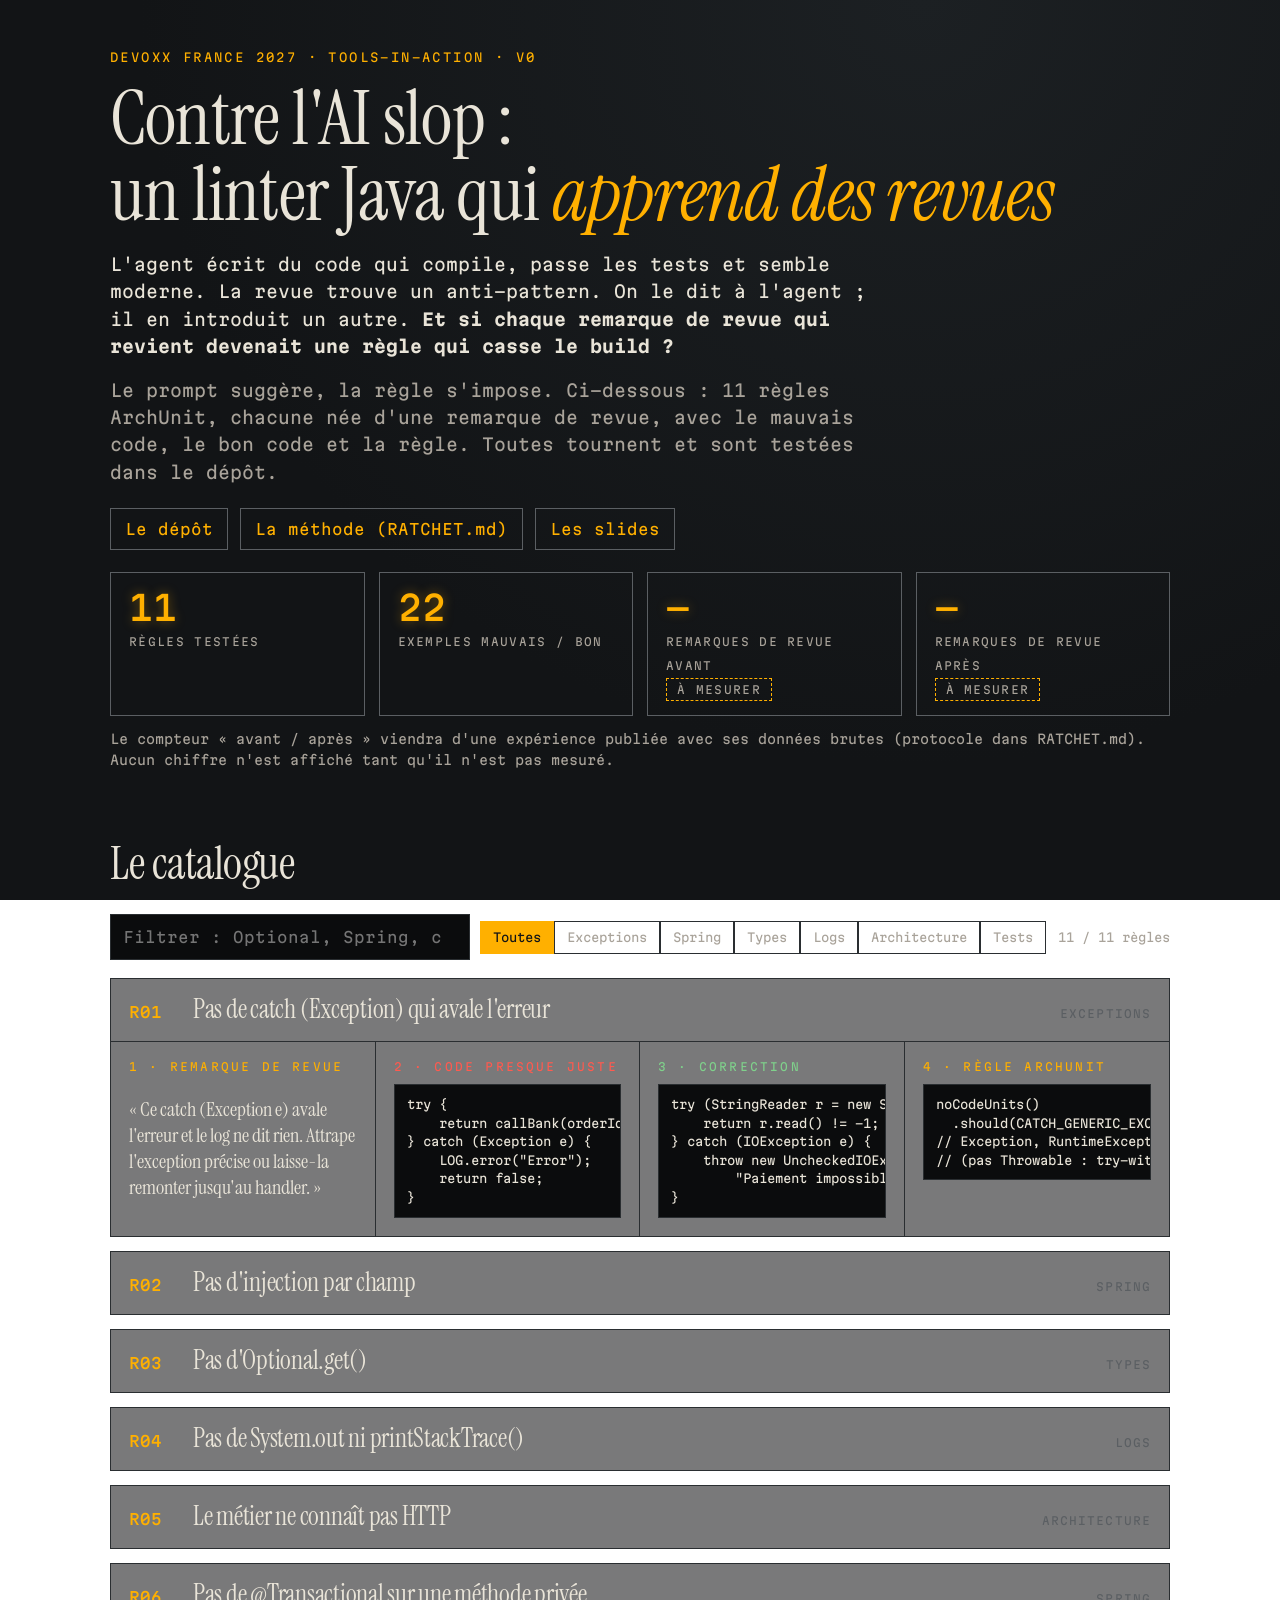
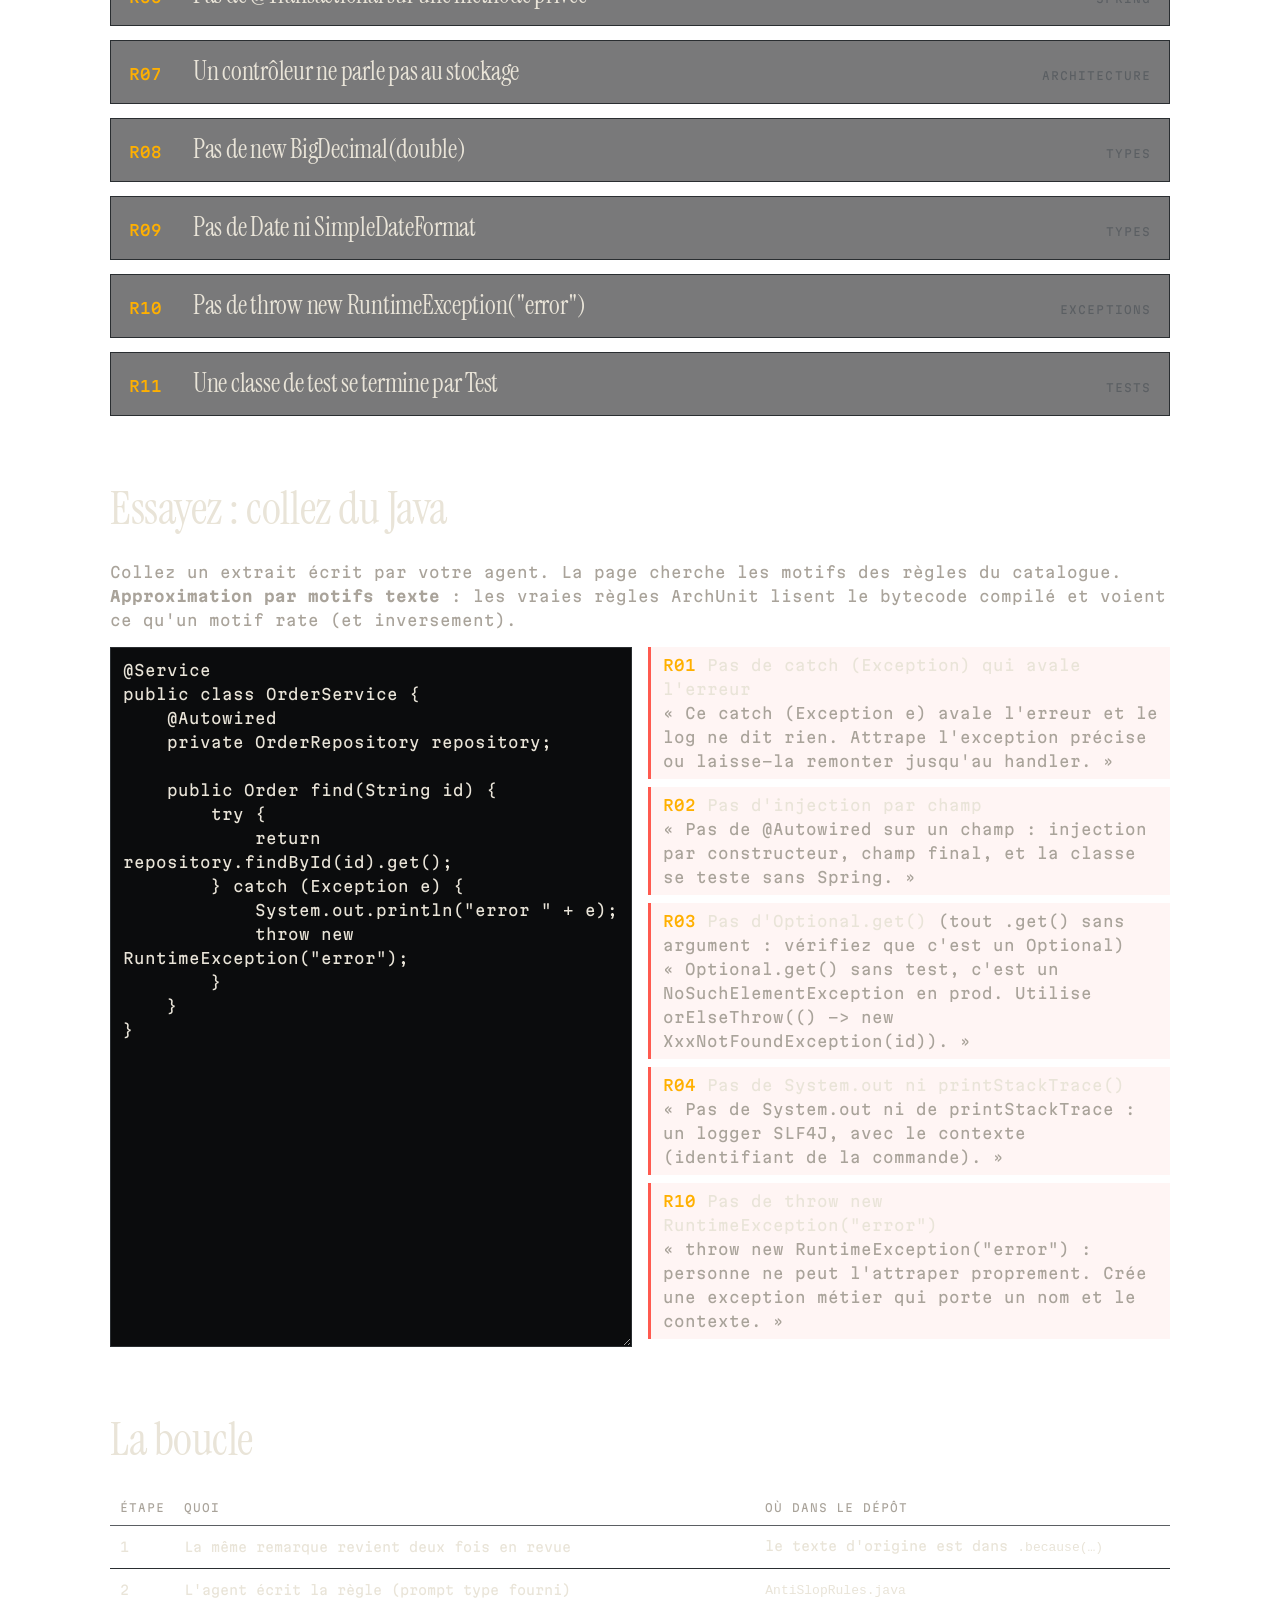
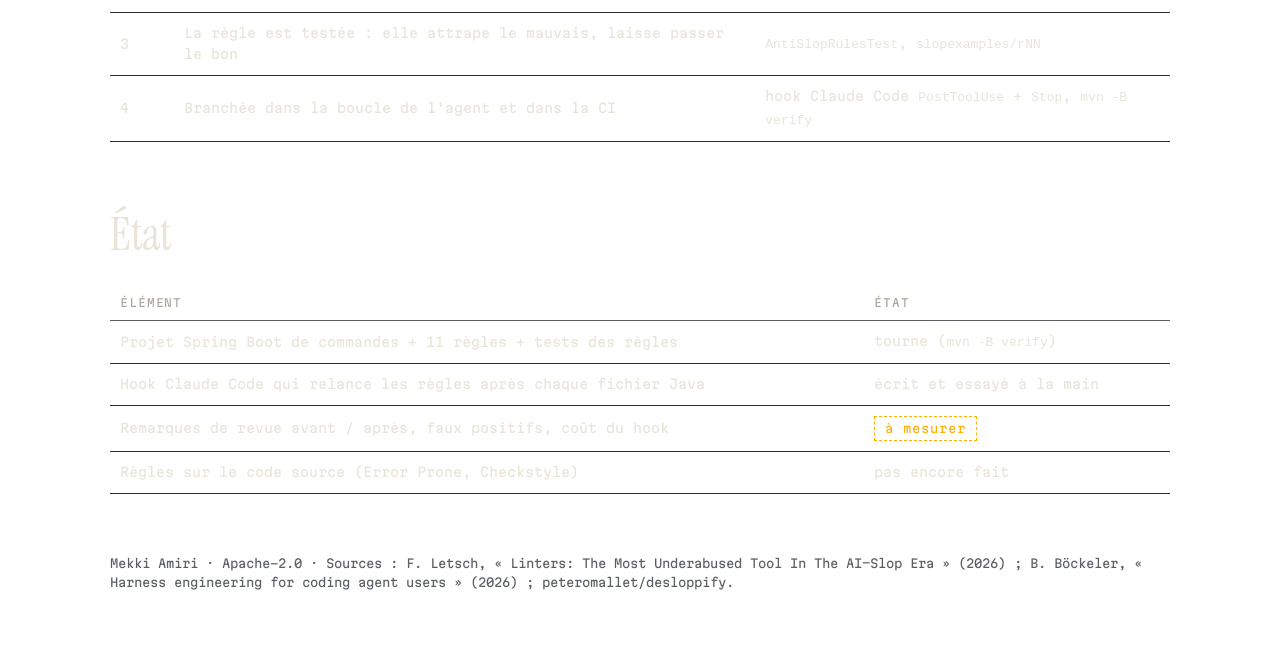
==== docs/index.html @ 789779f4 "v0 : projet de commandes Spring Boot, 11 règles anti-slop ArchUnit testées, hook d'agent, page et sl" ====
<!doctype html>
<html lang="fr">
<head>
<meta charset="utf-8">
<meta name="viewport" content="width=device-width, initial-scale=1">
<title>Contre l'AI slop : un linter Java qui apprend des revues · Mekki Amiri</title>
<meta name="description" content="Catalogue de règles ArchUnit nées de remarques de revue récurrentes sur du code écrit par des agents.">
<link rel="preconnect" href="https://fonts.googleapis.com">
<link href="https://fonts.googleapis.com/css2?family=Instrument+Serif:ital@0;1&family=Martian+Mono:wght@400;500&display=swap" rel="stylesheet">
<style>
:root{--bg:#121416;--panel:#0b0c0d;--line:#2a2e31;--paper:#e9e4d8;--muted:#a9a39a;--dim:#5b5f63;--amber:#ffb000;--red:#ff5a4f;--green:#7fd18b}
*{box-sizing:border-box}
body{margin:0;background:radial-gradient(ellipse at 72% 0%,#1c2023 0%,var(--bg) 60%) fixed;color:var(--paper);font:400 15px/1.6 'Martian Mono',monospace}
a{color:var(--amber)}
main{max-width:1100px;margin:0 auto;padding:48px 20px 80px}
.k{color:var(--amber);letter-spacing:.2em;text-transform:uppercase;font-size:12px}
h1,h2,h3{font-family:'Instrument Serif',serif;font-weight:400;margin:0;letter-spacing:-.01em}
h1{font-size:clamp(40px,7vw,76px);line-height:1;margin:14px 0 18px}
h2{font-size:clamp(30px,4.5vw,46px);margin:56px 0 14px}
h3{font-size:26px;line-height:1.15}
em{color:var(--amber);font-style:italic}
.muted{color:var(--muted)}
.lead{font-size:17px;max-width:760px}
.links{display:flex;flex-wrap:wrap;gap:12px;margin-top:22px}
.links a{border:1px solid var(--dim);padding:8px 14px;text-decoration:none}
.links a:hover{border-color:var(--amber)}
.readouts{display:flex;flex-wrap:wrap;gap:14px;margin-top:22px}
.readouts div{border:1px solid var(--dim);padding:14px 18px;min-width:180px;flex:1}
.readouts b{display:block;font:500 34px 'Martian Mono';color:var(--amber);text-shadow:0 0 12px rgba(255,176,0,.4)}
.readouts span{font-size:11px;color:var(--muted);letter-spacing:.12em;text-transform:uppercase}
.todo{border:1px dashed var(--amber);color:var(--amber);padding:2px 10px;font-size:12px;letter-spacing:.08em;display:inline-block}
.controls{display:flex;flex-wrap:wrap;gap:10px;align-items:center;margin:10px 0 18px}
input[type=search],textarea{background:var(--panel);color:var(--paper);border:1px solid var(--line);font:inherit;padding:10px 12px;width:100%}
input[type=search]{max-width:360px}
input:focus,textarea:focus{outline:none;border-color:var(--amber)}
.chip{background:none;color:var(--muted);border:1px solid var(--line);font:inherit;font-size:12px;padding:6px 12px;cursor:pointer}
.chip[aria-pressed=true]{color:#121416;background:var(--amber);border-color:var(--amber)}
.count{font-size:12px;color:var(--muted);margin-left:auto}
.rule{border:1px solid var(--line);margin-bottom:14px;background:rgba(11,12,13,.55)}
.rule summary{list-style:none;cursor:pointer;padding:16px 18px;display:grid;grid-template-columns:52px 1fr auto;gap:12px;align-items:baseline}
.rule summary::-webkit-details-marker{display:none}
.rule[open] summary{border-bottom:1px solid var(--line)}
.id{color:var(--amber);font-weight:500}
.cat{font-size:11px;color:var(--dim);letter-spacing:.1em;text-transform:uppercase}
.steps{display:grid;grid-template-columns:repeat(4,1fr);gap:0}
.step{padding:16px 18px;border-right:1px solid var(--line);min-width:0}
.step:last-child{border-right:0}
.step .k{display:block;margin-bottom:8px;font-size:11px}
.step.bad .k{color:var(--red)} .step.good .k{color:var(--green)}
pre{margin:0;background:var(--panel);border:1px solid var(--line);padding:10px 12px;font:400 12px/1.55 'Martian Mono';white-space:pre;overflow-x:auto}
.remark{font-family:'Instrument Serif',serif;font-size:20px;line-height:1.3}
.try{display:grid;grid-template-columns:1fr 1fr;gap:16px}
.hits div{border-left:3px solid var(--red);padding:6px 12px;margin-bottom:8px;background:rgba(255,90,79,.06)}
.hits .ok{border-left-color:var(--green);background:rgba(127,209,139,.06)}
table{border-collapse:collapse;width:100%;font-size:13px}
th{font-weight:400;color:var(--muted);text-align:left;padding:8px 10px;border-bottom:1px solid var(--dim);text-transform:uppercase;letter-spacing:.08em;font-size:11px}
td{padding:10px;border-bottom:1px solid var(--line)}
footer{margin-top:60px;color:var(--dim);font-size:12px}
@media (max-width:820px){.steps,.try{grid-template-columns:1fr}.step{border-right:0;border-bottom:1px solid var(--line)}.rule summary{grid-template-columns:44px 1fr}.rule summary .cat{display:none}}
</style>
</head>
<body>
<main>
  <div class="k">Devoxx France 2027 · Tools-in-Action · v0</div>
  <h1>Contre l'AI slop :<br>un linter Java qui <em>apprend des revues</em></h1>
  <p class="lead">L'agent écrit du code qui compile, passe les tests et semble moderne. La revue trouve un anti-pattern. On le dit à l'agent ; il en introduit un autre. <strong>Et si chaque remarque de revue qui revient devenait une règle qui casse le build ?</strong></p>
  <p class="lead muted">Le prompt suggère, la règle s'impose. Ci-dessous : 11 règles ArchUnit, chacune née d'une remarque de revue, avec le mauvais code, le bon code et la règle. Toutes tournent et sont testées dans le dépôt.</p>
  <div class="links">
    <a href="https://github.com/mekkiamiri/anti-slop-ratchet">Le dépôt</a>
    <a href="https://github.com/mekkiamiri/anti-slop-ratchet/blob/main/RATCHET.md">La méthode (RATCHET.md)</a>
    <a href="slides/">Les slides</a>
  </div>

  <div class="readouts">
    <div><b>11</b><span>règles testées</span></div>
    <div><b>22</b><span>exemples mauvais / bon</span></div>
    <div><b>—</b><span>remarques de revue avant</span><br><span class="todo">à mesurer</span></div>
    <div><b>—</b><span>remarques de revue après</span><br><span class="todo">à mesurer</span></div>
  </div>
  <p class="muted" style="font-size:13px">Le compteur « avant / après » viendra d'une expérience publiée avec ses données brutes (protocole dans RATCHET.md). Aucun chiffre n'est affiché tant qu'il n'est pas mesuré.</p>

  <h2>Le catalogue</h2>
  <div class="controls">
    <input type="search" id="q" placeholder="Filtrer : Optional, Spring, catch…" aria-label="Filtrer les règles">
    <span id="chips"></span>
    <span class="count" id="count"></span>
  </div>
  <div id="rules"></div>

  <h2>Essayez : collez du Java</h2>
  <p class="muted">Collez un extrait écrit par votre agent. La page cherche les motifs des règles du catalogue. <strong>Approximation par motifs texte</strong> : les vraies règles ArchUnit lisent le bytecode compilé et voient ce qu'un motif rate (et inversement).</p>
  <div class="try">
    <textarea id="code" rows="14" spellcheck="false" aria-label="Code Java à analyser">@Service
public class OrderService {
    @Autowired
    private OrderRepository repository;

    public Order find(String id) {
        try {
            return repository.findById(id).get();
        } catch (Exception e) {
            System.out.println("error " + e);
            throw new RuntimeException("error");
        }
    }
}</textarea>
    <div class="hits" id="hits" aria-live="polite"></div>
  </div>

  <h2>La boucle</h2>
  <table>
    <tr><th>Étape</th><th>Quoi</th><th>Où dans le dépôt</th></tr>
    <tr><td>1</td><td>La même remarque revient deux fois en revue</td><td>le texte d'origine est dans <code>.because(…)</code></td></tr>
    <tr><td>2</td><td>L'agent écrit la règle (prompt type fourni)</td><td><code>AntiSlopRules.java</code></td></tr>
    <tr><td>3</td><td>La règle est testée : elle attrape le mauvais, laisse passer le bon</td><td><code>AntiSlopRulesTest</code>, <code>slopexamples/rNN</code></td></tr>
    <tr><td>4</td><td>Branchée dans la boucle de l'agent et dans la CI</td><td>hook Claude Code <code>PostToolUse</code> + <code>Stop</code>, <code>mvn -B verify</code></td></tr>
  </table>

  <h2>État</h2>
  <table>
    <tr><th>Élément</th><th>État</th></tr>
    <tr><td>Projet Spring Boot de commandes + 11 règles + tests des règles</td><td>tourne (<code>mvn -B verify</code>)</td></tr>
    <tr><td>Hook Claude Code qui relance les règles après chaque fichier Java</td><td>écrit et essayé à la main</td></tr>
    <tr><td>Remarques de revue avant / après, faux positifs, coût du hook</td><td><span class="todo">à mesurer</span></td></tr>
    <tr><td>Règles sur le code source (Error Prone, Checkstyle)</td><td>pas encore fait</td></tr>
  </table>

  <footer>Mekki Amiri · Apache-2.0 · Sources : F. Letsch, « Linters: The Most Underabused Tool In The AI-Slop Era » (2026) ; B. Böckeler, « Harness engineering for coding agent users » (2026) ; peteromallet/desloppify.</footer>
</main>

<script>
const RULES = [
  {id:'R01', cat:'Exceptions', title:'Pas de catch (Exception) qui avale l\'erreur',
   remark:'Ce catch (Exception e) avale l\'erreur et le log ne dit rien. Attrape l\'exception précise ou laisse-la remonter jusqu\'au handler.',
   bad:'try {\n    return callBank(orderId, cents);\n} catch (Exception e) {\n    LOG.error("Error");\n    return false;\n}',
   good:'try (StringReader r = new StringReader(id)) {\n    return r.read() != -1;\n} catch (IOException e) {\n    throw new UncheckedIOException(\n        "Paiement impossible : " + id, e);\n}',
   rule:'noCodeUnits()\n  .should(CATCH_GENERIC_EXCEPTION)\n// Exception, RuntimeException\n// (pas Throwable : try-with-resources)',
   re:[/catch\s*\(\s*(final\s+)?(Exception|RuntimeException)\s+\w+\s*\)/]},
  {id:'R02', cat:'Spring', title:'Pas d\'injection par champ',
   remark:'Pas de @Autowired sur un champ : injection par constructeur, champ final, et la classe se teste sans Spring.',
   bad:'@Autowired\nprivate OrderStore store;',
   good:'private final OrderStore store;\n\npublic OrderService(OrderStore store) {\n    this.store = store;\n}',
   rule:'GeneralCodingRules\n  .NO_CLASSES_SHOULD_USE_FIELD_INJECTION',
   re:[/@(Autowired|Inject|Resource)\s+(private|protected|public)?\s*[\w<>,\s]+\s+\w+\s*;/]},
  {id:'R03', cat:'Types', title:'Pas d\'Optional.get()',
   remark:'Optional.get() sans test, c\'est un NoSuchElementException en prod. Utilise orElseThrow(() -> new XxxNotFoundException(id)).',
   bad:'return store.find(id).get();',
   good:'return store.find(id)\n    .orElseThrow(() -> new OrderMissingException(id));',
   rule:'noClasses().should()\n  .callMethod(Optional.class, "get")',
   re:[/\.get\(\s*\)/], hint:'(tout .get() sans argument : vérifiez que c\'est un Optional)'},
  {id:'R04', cat:'Logs', title:'Pas de System.out ni printStackTrace()',
   remark:'Pas de System.out ni de printStackTrace : un logger SLF4J, avec le contexte (identifiant de la commande).',
   bad:'System.out.println("Order confirmed: " + orderId);\n// ou\ne.printStackTrace();',
   good:'LOG.info("Commande {} confirmée", orderId);',
   rule:'GeneralCodingRules\n  .NO_CLASSES_SHOULD_ACCESS_STANDARD_STREAMS',
   re:[/System\.(out|err)\b/, /\.printStackTrace\(\s*\)/]},
  {id:'R05', cat:'Architecture', title:'Le métier ne connaît pas HTTP',
   remark:'Le service lève une ResponseStatusException(HttpStatus.NOT_FOUND) : le métier ne connaît pas HTTP. Lève OrderNotFoundException, le handler web traduit en 404.',
   bad:'// application/OrderQuery.java\n.orElseThrow(() ->\n    new ResponseStatusException(HttpStatus.NOT_FOUND));',
   good:'// application/OrderQuery.java\n.orElseThrow(() -> new OrderMissingException(id));\n// web/OrderErrors.java\n@ExceptionHandler(OrderMissingException.class)',
   rule:'noClasses().that()\n  .resideInAnyPackage("..domain..", "..application..")\n  .should().dependOnClassesThat()\n  .resideInAnyPackage("..web..",\n    "org.springframework.web..", "org.springframework.http..")',
   re:[/ResponseStatusException|HttpStatus\.\w+/], hint:'(seulement grave dans le domaine ou un service)'},
  {id:'R06', cat:'Spring', title:'Pas de @Transactional sur une méthode privée',
   remark:'Ce @Transactional sur une méthode privée ne fait rien : le proxy Spring ne la voit pas. Mets-le sur la méthode publique appelée de l\'extérieur.',
   bad:'public void bill(String id) {\n    saveInvoiceAndDebit(id);\n}\n\n@Transactional\nprivate void saveInvoiceAndDebit(String id) { }',
   good:'@Transactional\npublic void bill(String id) {\n    saveInvoiceAndDebit(id);\n}\n\nprivate void saveInvoiceAndDebit(String id) { }',
   rule:'methods().that()\n  .areAnnotatedWith(Transactional.class)\n  .should().notBePrivate()\n  .andShould().notBeFinal()',
   re:[/@Transactional(\([^)]*\))?\s+(private|(public\s+|protected\s+)?final)\b/]},
  {id:'R07', cat:'Architecture', title:'Un contrôleur ne parle pas au stockage',
   remark:'Le contrôleur appelle le repository directement et saute le service : les règles métier et la transaction passent à la trappe.',
   bad:'// web/OrderController.java\nrepository.updateStatus(id, "CANCELLED");',
   good:'// web/OrderController.java\ncancellation.cancel(id);',
   rule:'noClasses().that().resideInAPackage("..web..")\n  .should().dependOnClassesThat()\n  .haveSimpleNameEndingWith("Repository")\n  .orShould()...("..infrastructure..")',
   re:[/@(Rest)?Controller[\s\S]*\b\w*Repository\b/]},
  {id:'R08', cat:'Types', title:'Pas de new BigDecimal(double)',
   remark:'new BigDecimal(0.1) vaut 0.1000000000000000055511151231257827... Pour de l\'argent : new BigDecimal("0.1") ou BigDecimal.valueOf(0.1).',
   bad:'return price.multiply(new BigDecimal(0.9));',
   good:'private static final BigDecimal RATE =\n    new BigDecimal("0.9");',
   rule:'noClasses().should()\n  .callConstructor(BigDecimal.class, double.class)',
   re:[/new\s+BigDecimal\(\s*-?\d+\.\d*\s*\)/, /new\s+BigDecimal\(\s*\w+\s*\*\s*1\.0\s*\)/]},
  {id:'R09', cat:'Types', title:'Pas de Date ni SimpleDateFormat',
   remark:'Date et SimpleDateFormat datent de Java 1.1 et SimpleDateFormat n\'est pas thread-safe. java.time : Instant, LocalDate, DateTimeFormatter, et un Clock injecté.',
   bad:'private static final SimpleDateFormat FORMAT =\n    new SimpleDateFormat("dd/MM/yyyy");\nFORMAT.format(new Date(...));',
   good:'private static final DateTimeFormatter FORMAT =\n    DateTimeFormatter.ofPattern("dd/MM/yyyy");\nLocalDate.now(clock).plusDays(3).format(FORMAT);',
   rule:'GeneralCodingRules\n  .OLD_DATE_AND_TIME_CLASSES_SHOULD_NOT_BE_USED',
   re:[/\b(java\.util\.Date|new\s+Date\(|SimpleDateFormat|Calendar\.getInstance)/]},
  {id:'R10', cat:'Exceptions', title:'Pas de throw new RuntimeException("error")',
   remark:'throw new RuntimeException("error") : personne ne peut l\'attraper proprement. Crée une exception métier qui porte un nom et le contexte.',
   bad:'if (quantity <= 0) {\n    throw new RuntimeException("error");\n}',
   good:'if (quantity <= 0) {\n    throw new InvalidQuantityException(sku, quantity);\n}',
   rule:'GeneralCodingRules\n  .NO_CLASSES_SHOULD_THROW_GENERIC_EXCEPTIONS',
   re:[/throw\s+new\s+(RuntimeException|Exception|Throwable|Error)\s*\(/]},
  {id:'R11', cat:'Tests', title:'Une classe de test se termine par Test',
   remark:'OrderTotalCheck n\'a jamais tourné : Surefire ne lance que *Test, Test*, *Tests et *TestCase. Le test était vert parce qu\'il n\'existait pas.',
   bad:'class OrderTotalCheck {\n    @Test\n    void total() {\n        assertEquals(3, 1 + 1);\n    }\n}',
   good:'class OrderTotalTest {\n    @Test\n    void total() {\n        assertEquals(2, 1 + 1);\n    }\n}',
   rule:'methods().that().areAnnotatedWith(Test.class)\n  .should().beDeclaredInClassesThat()\n  .haveSimpleNameEndingWith("Test")',
   re:[], check: code => /@(Test|ParameterizedTest)\b/.test(code) && /class\s+(\w+)/.test(code) && !/class\s+\w*Test\b/.test(code)}
];

const esc = s => s.replace(/[&<>]/g, c => ({'&':'&amp;','<':'&lt;','>':'&gt;'}[c]));
const cats = ['Toutes', ...new Set(RULES.map(r => r.cat))];
let cat = 'Toutes';
const chips = document.getElementById('chips');
cats.forEach(c => {
  const b = document.createElement('button');
  b.className = 'chip'; b.textContent = c; b.setAttribute('aria-pressed', c === cat);
  b.onclick = () => { cat = c; chips.querySelectorAll('.chip').forEach(x => x.setAttribute('aria-pressed', x === b)); render(); };
  chips.appendChild(b);
});

function render() {
  const q = document.getElementById('q').value.trim().toLowerCase();
  const list = RULES.filter(r => (cat === 'Toutes' || r.cat === cat) &&
    (!q || [r.id, r.cat, r.title, r.remark, r.bad, r.good, r.rule].join(' ').toLowerCase().includes(q)));
  document.getElementById('count').textContent = list.length + ' / ' + RULES.length + ' règles';
  document.getElementById('rules').innerHTML = list.map((r, i) => `
    <details class="rule" ${i === 0 && !q ? 'open' : ''}>
      <summary><span class="id">${r.id}</span><h3>${esc(r.title)}</h3><span class="cat">${r.cat}</span></summary>
      <div class="steps">
        <div class="step"><span class="k">1 · Remarque de revue</span><p class="remark">« ${esc(r.remark)} »</p></div>
        <div class="step bad"><span class="k">2 · Code presque juste</span><pre>${esc(r.bad)}</pre></div>
        <div class="step good"><span class="k">3 · Correction</span><pre>${esc(r.good)}</pre></div>
        <div class="step"><span class="k">4 · Règle ArchUnit</span><pre>${esc(r.rule)}</pre></div>
      </div>
    </details>`).join('') || '<p class="muted">Aucune règle ne correspond.</p>';
}

function scan() {
  const code = document.getElementById('code').value;
  const hits = RULES.filter(r => r.check ? r.check(code) : r.re.some(re => re.test(code)));
  document.getElementById('hits').innerHTML = hits.length
    ? hits.map(r => `<div><span class="id">${r.id}</span> ${esc(r.title)} <span class="muted">${r.hint ? esc(r.hint) : ''}</span><br><span class="muted">« ${esc(r.remark)} »</span></div>`).join('')
    : '<div class="ok">Aucun motif du catalogue trouvé. (Seul le build fait foi.)</div>';
}

document.getElementById('q').addEventListener('input', render);
document.getElementById('code').addEventListener('input', scan);
render(); scan();
</script>
</body>
</html>
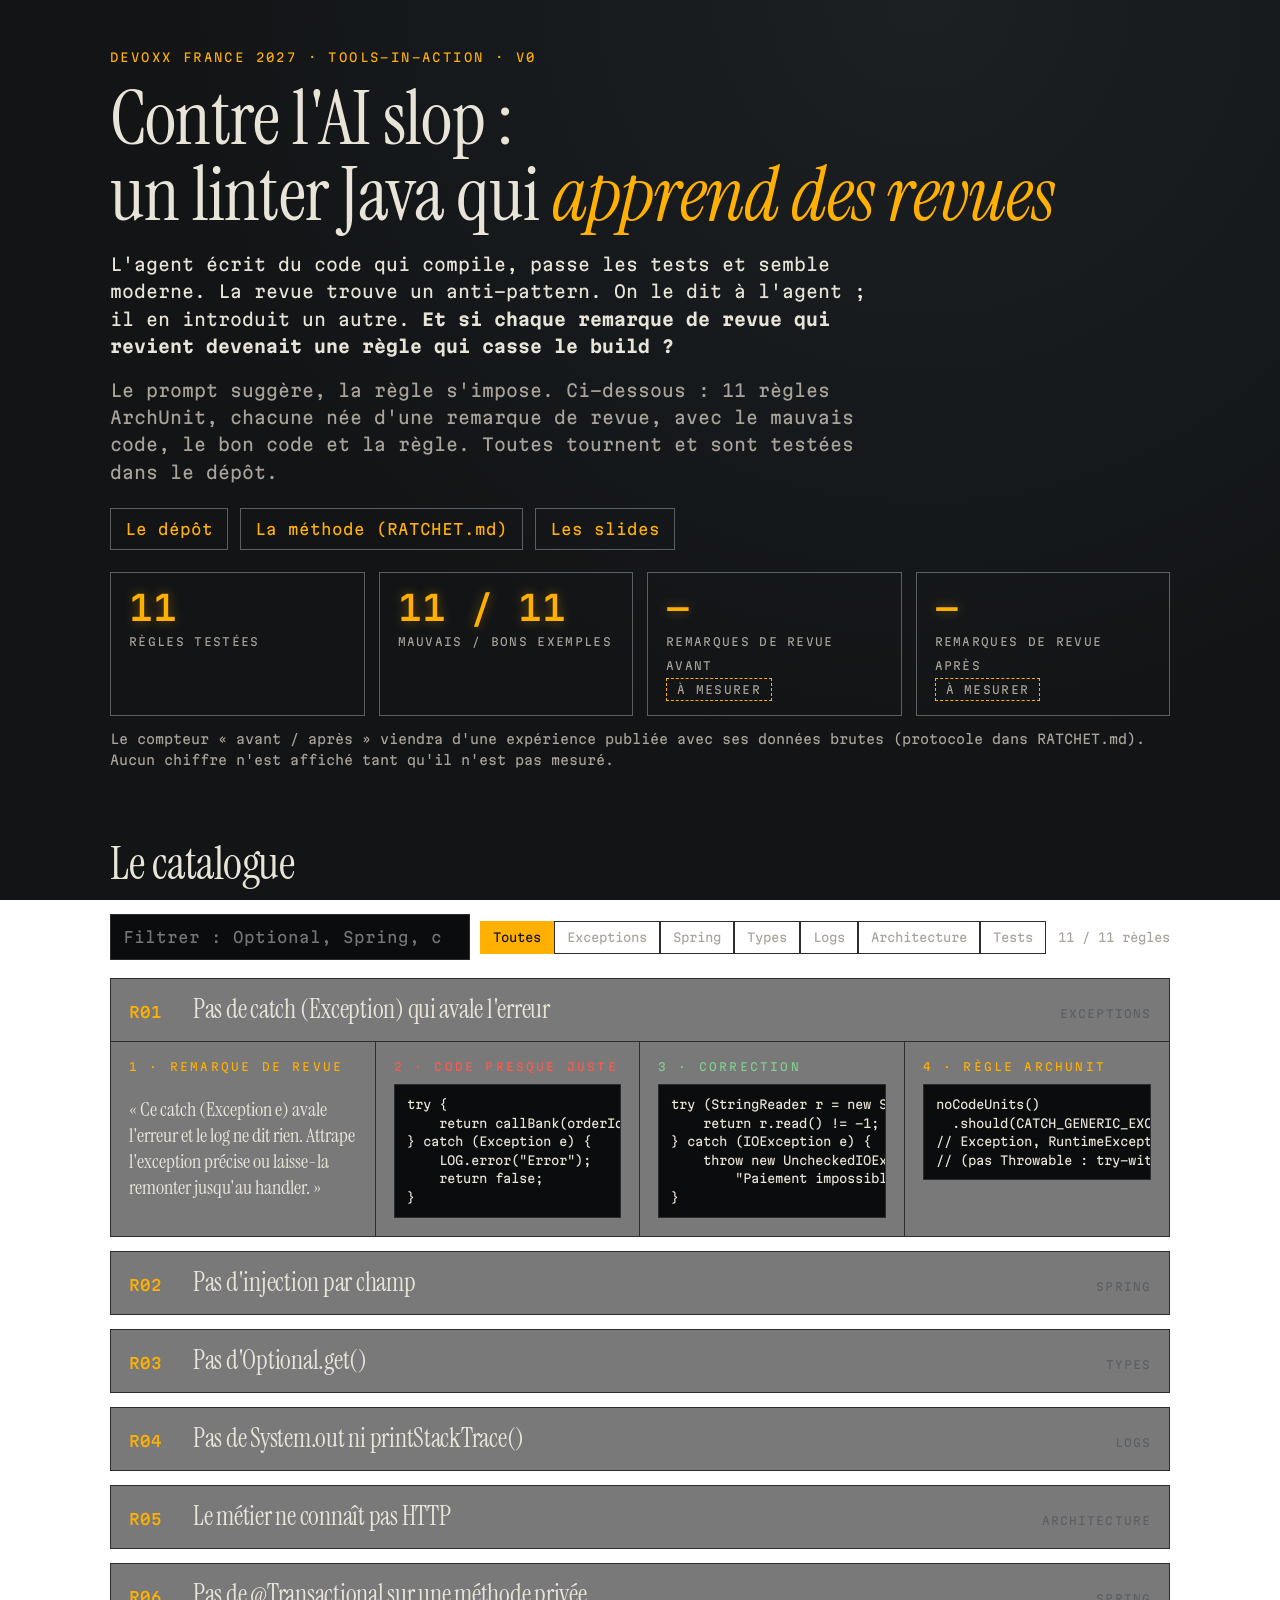
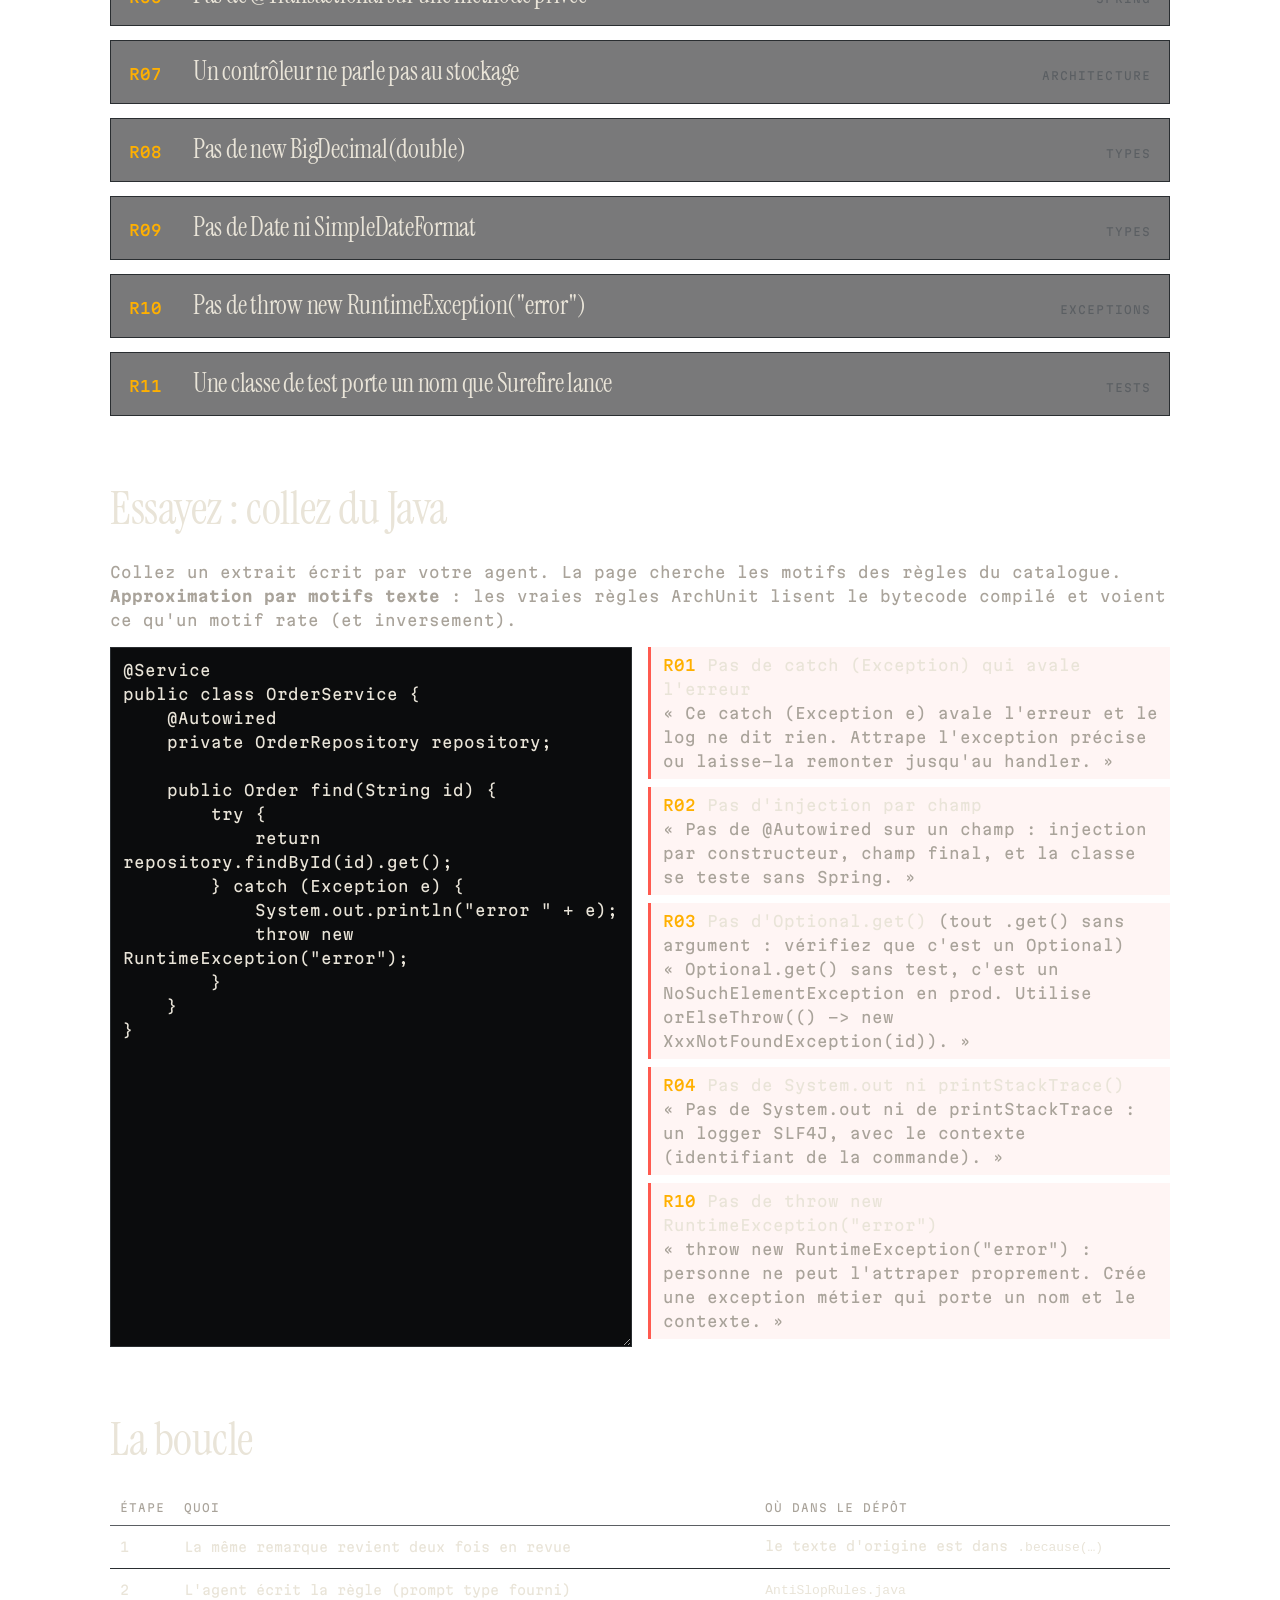
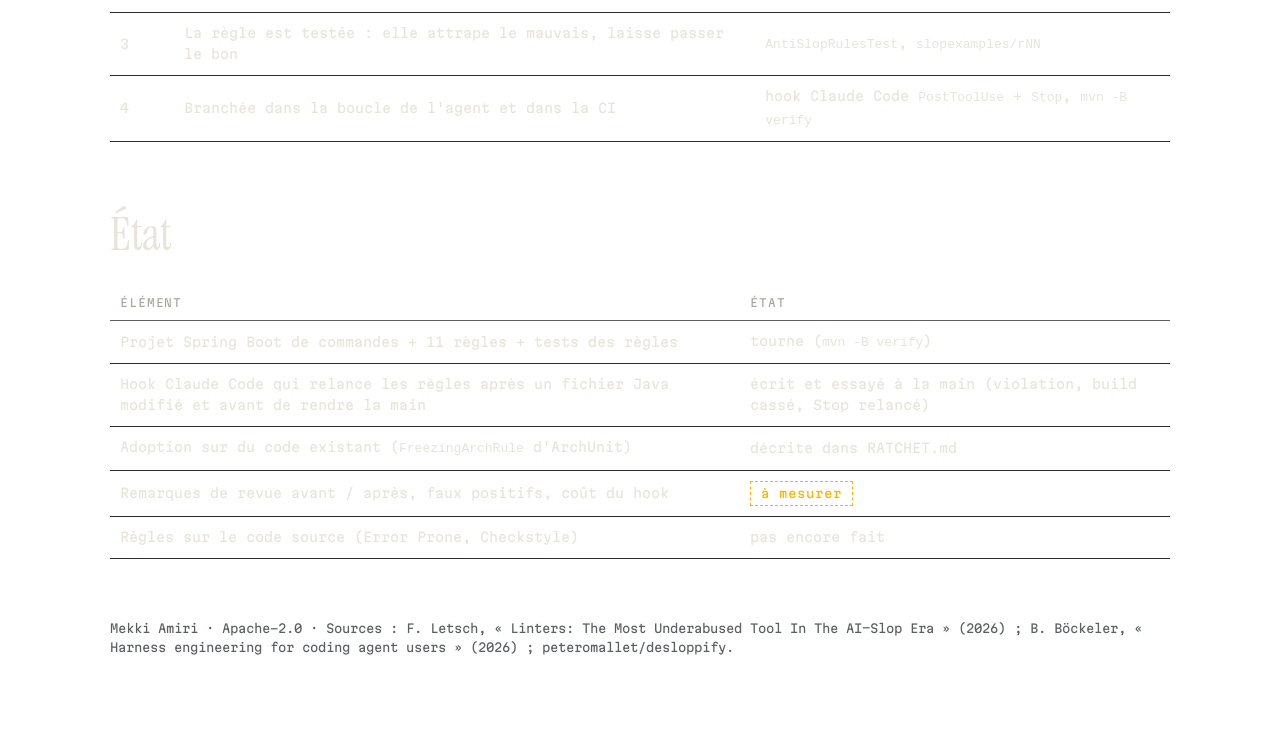
==== commit e49e0fa8: "Corrections de relecture : hook plus fiable, règles R06/R08/R11 élargies, appli d'exemple durcie, sl" ====
--- a/docs/index.html
+++ b/docs/index.html
@@ -73,7 +73,7 @@
 
   <div class="readouts">
     <div><b>11</b><span>règles testées</span></div>
-    <div><b>22</b><span>exemples mauvais / bon</span></div>
+    <div><b>11 / 11</b><span>mauvais / bons exemples</span></div>
     <div><b>—</b><span>remarques de revue avant</span><br><span class="todo">à mesurer</span></div>
     <div><b>—</b><span>remarques de revue après</span><br><span class="todo">à mesurer</span></div>
   </div>
@@ -120,7 +120,8 @@
   <table>
     <tr><th>Élément</th><th>État</th></tr>
     <tr><td>Projet Spring Boot de commandes + 11 règles + tests des règles</td><td>tourne (<code>mvn -B verify</code>)</td></tr>
-    <tr><td>Hook Claude Code qui relance les règles après chaque fichier Java</td><td>écrit et essayé à la main</td></tr>
+    <tr><td>Hook Claude Code qui relance les règles après un fichier Java modifié et avant de rendre la main</td><td>écrit et essayé à la main (violation, build cassé, Stop relancé)</td></tr>
+    <tr><td>Adoption sur du code existant (<code>FreezingArchRule</code> d'ArchUnit)</td><td>décrite dans RATCHET.md</td></tr>
     <tr><td>Remarques de revue avant / après, faux positifs, coût du hook</td><td><span class="todo">à mesurer</span></td></tr>
     <tr><td>Règles sur le code source (Error Prone, Checkstyle)</td><td>pas encore fait</td></tr>
   </table>
@@ -164,7 +165,7 @@
    remark:'Ce @Transactional sur une méthode privée ne fait rien : le proxy Spring ne la voit pas. Mets-le sur la méthode publique appelée de l\'extérieur.',
    bad:'public void bill(String id) {\n    saveInvoiceAndDebit(id);\n}\n\n@Transactional\nprivate void saveInvoiceAndDebit(String id) { }',
    good:'@Transactional\npublic void bill(String id) {\n    saveInvoiceAndDebit(id);\n}\n\nprivate void saveInvoiceAndDebit(String id) { }',
-   rule:'methods().that()\n  .areAnnotatedWith(Transactional.class)\n  .should().notBePrivate()\n  .andShould().notBeFinal()',
+   rule:'methods().that()\n  .areAnnotatedWith("org.springframework...Transactional")\n  .or().areAnnotatedWith("jakarta.transaction.Transactional")\n  .should().notBePrivate()\n  .andShould().notBeFinal()',
    re:[/@Transactional(\([^)]*\))?\s+(private|(public\s+|protected\s+)?final)\b/]},
   {id:'R07', cat:'Architecture', title:'Un contrôleur ne parle pas au stockage',
    remark:'Le contrôleur appelle le repository directement et saute le service : les règles métier et la transaction passent à la trappe.',
@@ -176,8 +177,8 @@
    remark:'new BigDecimal(0.1) vaut 0.1000000000000000055511151231257827... Pour de l\'argent : new BigDecimal("0.1") ou BigDecimal.valueOf(0.1).',
    bad:'return price.multiply(new BigDecimal(0.9));',
    good:'private static final BigDecimal RATE =\n    new BigDecimal("0.9");',
-   rule:'noClasses().should()\n  .callConstructor(BigDecimal.class, double.class)',
-   re:[/new\s+BigDecimal\(\s*-?\d+\.\d*\s*\)/, /new\s+BigDecimal\(\s*\w+\s*\*\s*1\.0\s*\)/]},
+   rule:'noClasses().should()\n  .callConstructor(BigDecimal.class, double.class)\n  .orShould().callConstructor(BigDecimal.class,\n    double.class, MathContext.class)',
+   re:[/new\s+BigDecimal\(\s*-?\d+\.\d*\s*[,)]/, /new\s+BigDecimal\(\s*\w+\s*\*\s*1\.0\s*\)/]},
   {id:'R09', cat:'Types', title:'Pas de Date ni SimpleDateFormat',
    remark:'Date et SimpleDateFormat datent de Java 1.1 et SimpleDateFormat n\'est pas thread-safe. java.time : Instant, LocalDate, DateTimeFormatter, et un Clock injecté.',
    bad:'private static final SimpleDateFormat FORMAT =\n    new SimpleDateFormat("dd/MM/yyyy");\nFORMAT.format(new Date(...));',
@@ -190,12 +191,12 @@
    good:'if (quantity <= 0) {\n    throw new InvalidQuantityException(sku, quantity);\n}',
    rule:'GeneralCodingRules\n  .NO_CLASSES_SHOULD_THROW_GENERIC_EXCEPTIONS',
    re:[/throw\s+new\s+(RuntimeException|Exception|Throwable|Error)\s*\(/]},
-  {id:'R11', cat:'Tests', title:'Une classe de test se termine par Test',
+  {id:'R11', cat:'Tests', title:'Une classe de test porte un nom que Surefire lance',
    remark:'OrderTotalCheck n\'a jamais tourné : Surefire ne lance que *Test, Test*, *Tests et *TestCase. Le test était vert parce qu\'il n\'existait pas.',
    bad:'class OrderTotalCheck {\n    @Test\n    void total() {\n        assertEquals(3, 1 + 1);\n    }\n}',
    good:'class OrderTotalTest {\n    @Test\n    void total() {\n        assertEquals(2, 1 + 1);\n    }\n}',
-   rule:'methods().that().areAnnotatedWith(Test.class)\n  .should().beDeclaredInClassesThat()\n  .haveSimpleNameEndingWith("Test")',
-   re:[], check: code => /@(Test|ParameterizedTest)\b/.test(code) && /class\s+(\w+)/.test(code) && !/class\s+\w*Test\b/.test(code)}
+   rule:'methods().that().areAnnotatedWith(Test)\n  .should().beDeclaredInClassesThat(RUN_BY_SUREFIRE)\n// Test*, *Test, *Tests, *TestCase\n// (@Nested : nom de la classe englobante)',
+   re:[], check: code => { const m = code.match(/class\s+(\w+)/); return /@(Test|ParameterizedTest)\b/.test(code) && !!m && !/^(Test\w*|\w*Test|\w*Tests|\w*TestCase)$/.test(m[1]); }}
 ];
 
 const esc = s => s.replace(/[&<>]/g, c => ({'&':'&amp;','<':'&lt;','>':'&gt;'}[c]));
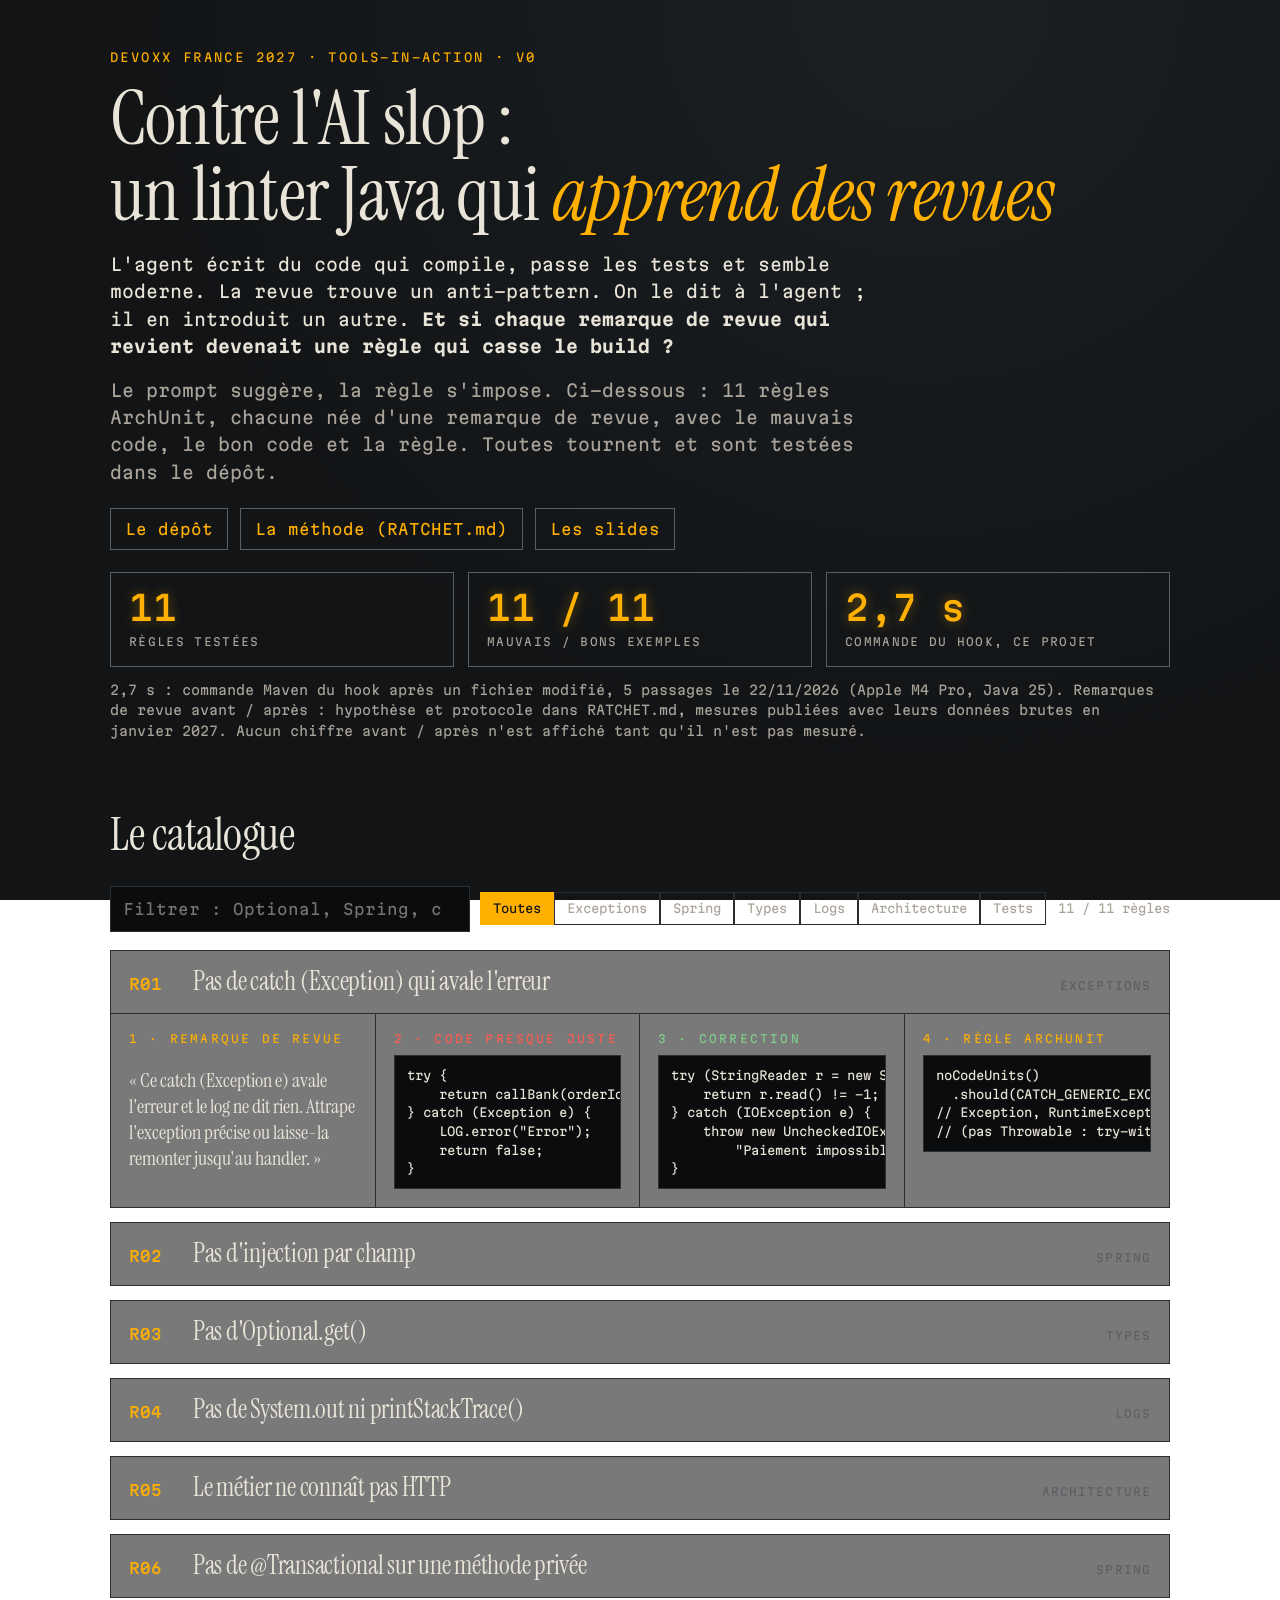
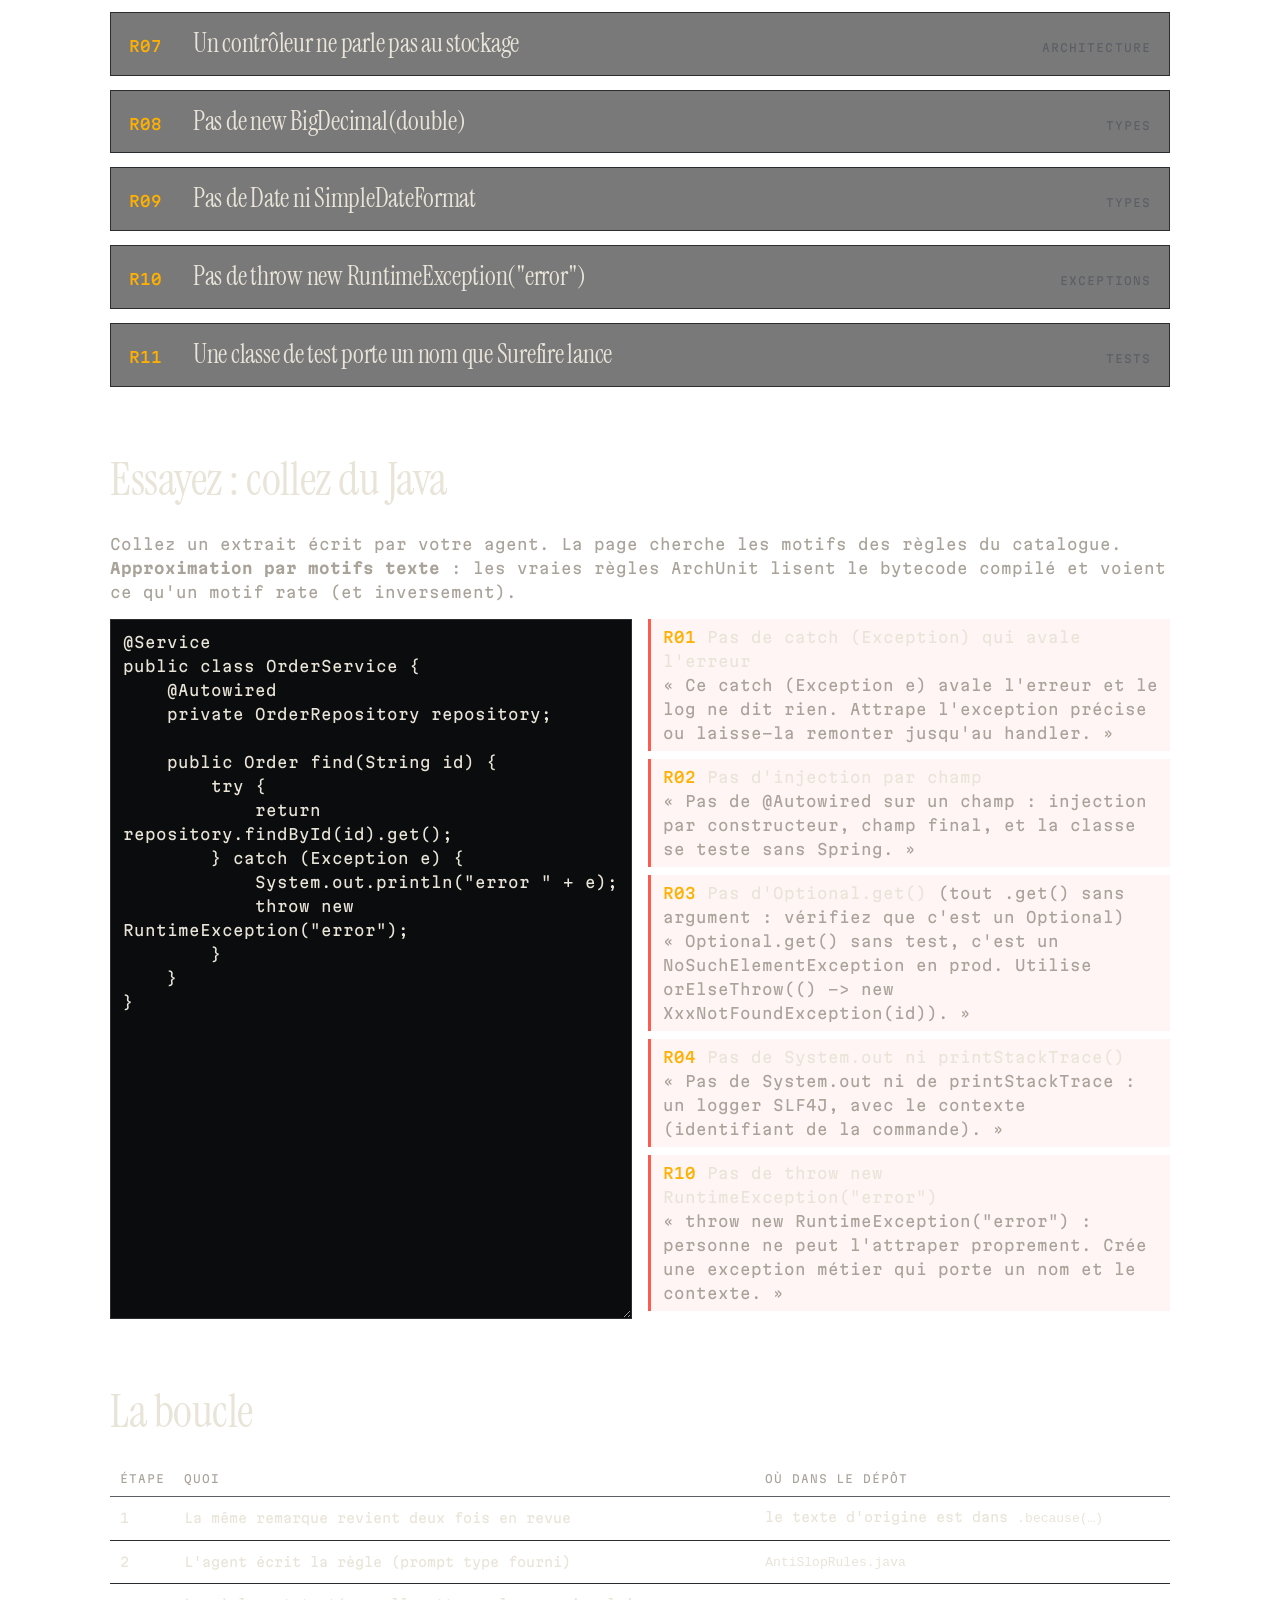
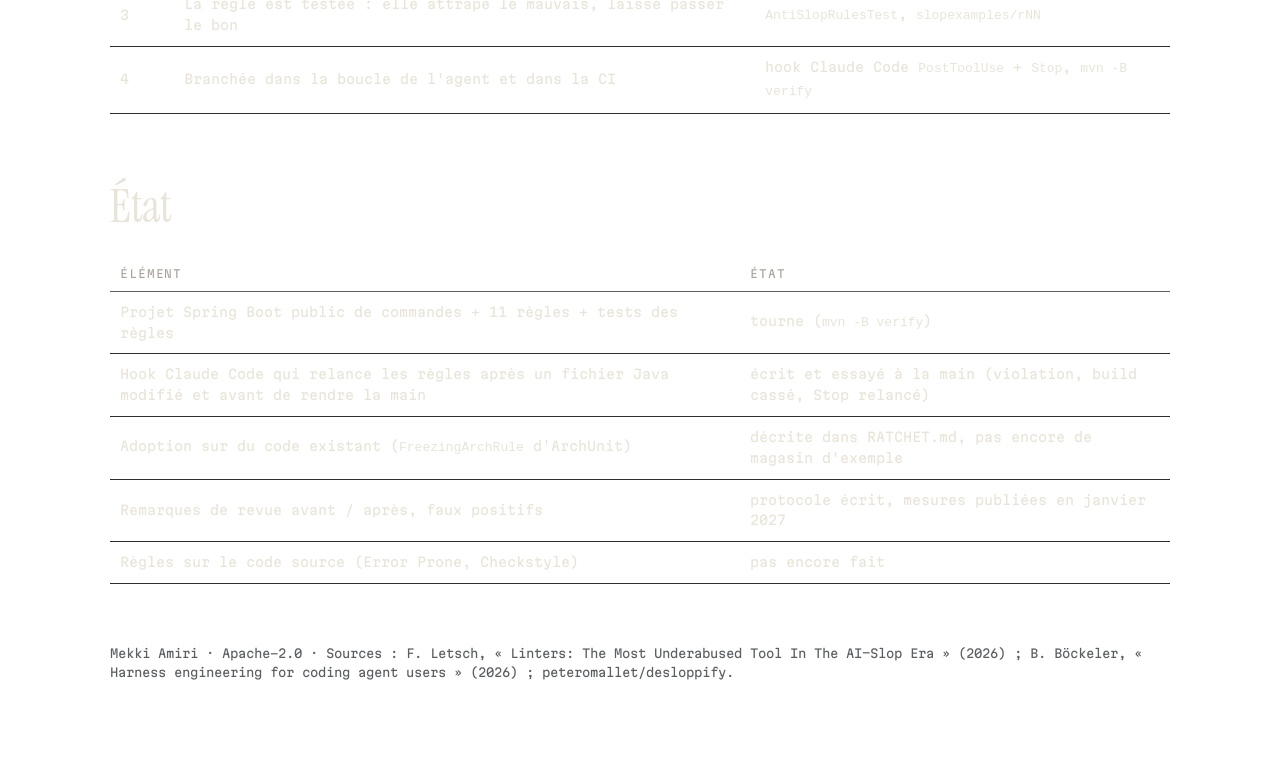
==== commit 4c258941: "Slides prêtes pour le comité : plus aucun cadre « à mesurer » - Diapo des chiffres remplacée par l'h" ====
--- a/docs/index.html
+++ b/docs/index.html
@@ -74,10 +74,9 @@
   <div class="readouts">
     <div><b>11</b><span>règles testées</span></div>
     <div><b>11 / 11</b><span>mauvais / bons exemples</span></div>
-    <div><b>—</b><span>remarques de revue avant</span><br><span class="todo">à mesurer</span></div>
-    <div><b>—</b><span>remarques de revue après</span><br><span class="todo">à mesurer</span></div>
-  </div>
-  <p class="muted" style="font-size:13px">Le compteur « avant / après » viendra d'une expérience publiée avec ses données brutes (protocole dans RATCHET.md). Aucun chiffre n'est affiché tant qu'il n'est pas mesuré.</p>
+    <div><b>2,7 s</b><span>commande du hook, ce projet</span></div>
+  </div>
+  <p class="muted" style="font-size:13px">2,7 s : commande Maven du hook après un fichier modifié, 5 passages le 22/11/2026 (Apple M4 Pro, Java 25). Remarques de revue avant / après : hypothèse et protocole dans RATCHET.md, mesures publiées avec leurs données brutes en janvier 2027. Aucun chiffre avant / après n'est affiché tant qu'il n'est pas mesuré.</p>
 
   <h2>Le catalogue</h2>
   <div class="controls">
@@ -119,10 +118,10 @@
   <h2>État</h2>
   <table>
     <tr><th>Élément</th><th>État</th></tr>
-    <tr><td>Projet Spring Boot de commandes + 11 règles + tests des règles</td><td>tourne (<code>mvn -B verify</code>)</td></tr>
+    <tr><td>Projet Spring Boot public de commandes + 11 règles + tests des règles</td><td>tourne (<code>mvn -B verify</code>)</td></tr>
     <tr><td>Hook Claude Code qui relance les règles après un fichier Java modifié et avant de rendre la main</td><td>écrit et essayé à la main (violation, build cassé, Stop relancé)</td></tr>
-    <tr><td>Adoption sur du code existant (<code>FreezingArchRule</code> d'ArchUnit)</td><td>décrite dans RATCHET.md</td></tr>
-    <tr><td>Remarques de revue avant / après, faux positifs, coût du hook</td><td><span class="todo">à mesurer</span></td></tr>
+    <tr><td>Adoption sur du code existant (<code>FreezingArchRule</code> d'ArchUnit)</td><td>décrite dans RATCHET.md, pas encore de magasin d'exemple</td></tr>
+    <tr><td>Remarques de revue avant / après, faux positifs</td><td>protocole écrit, mesures publiées en janvier 2027</td></tr>
     <tr><td>Règles sur le code source (Error Prone, Checkstyle)</td><td>pas encore fait</td></tr>
   </table>
 
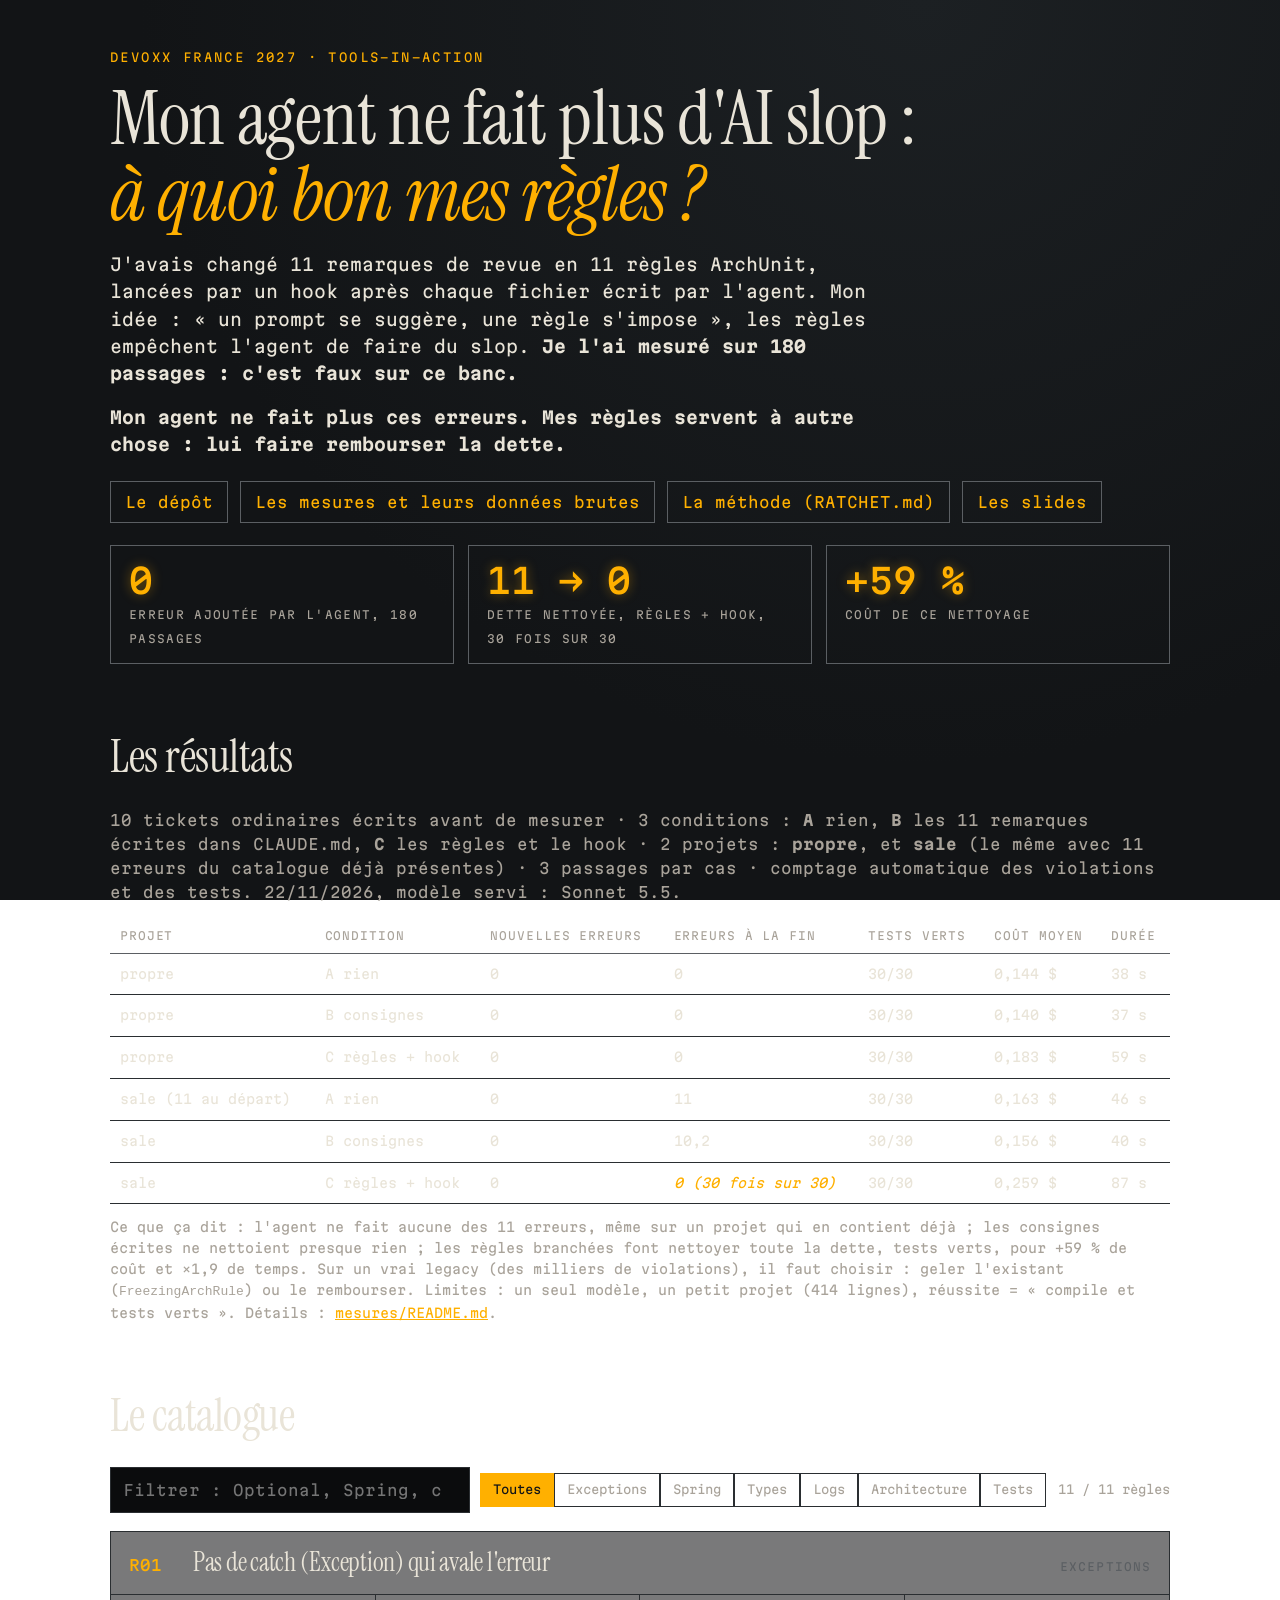
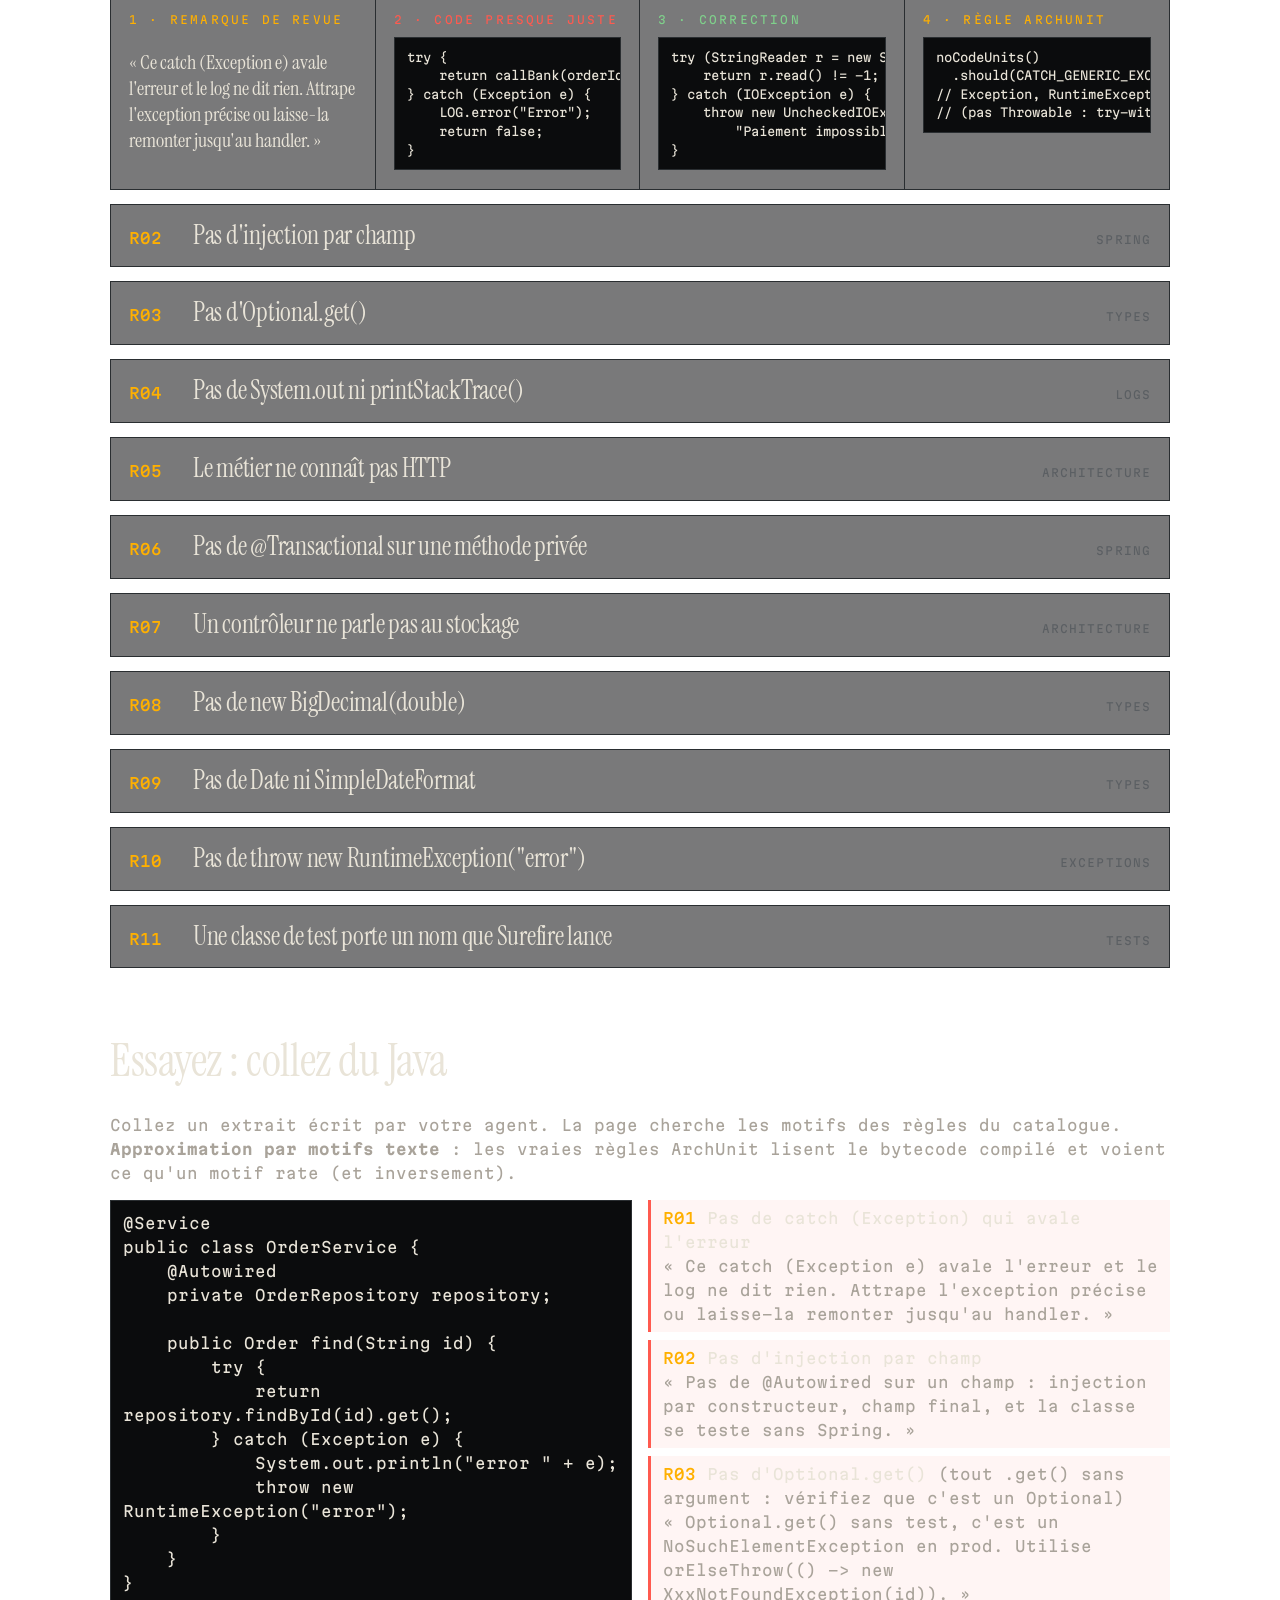
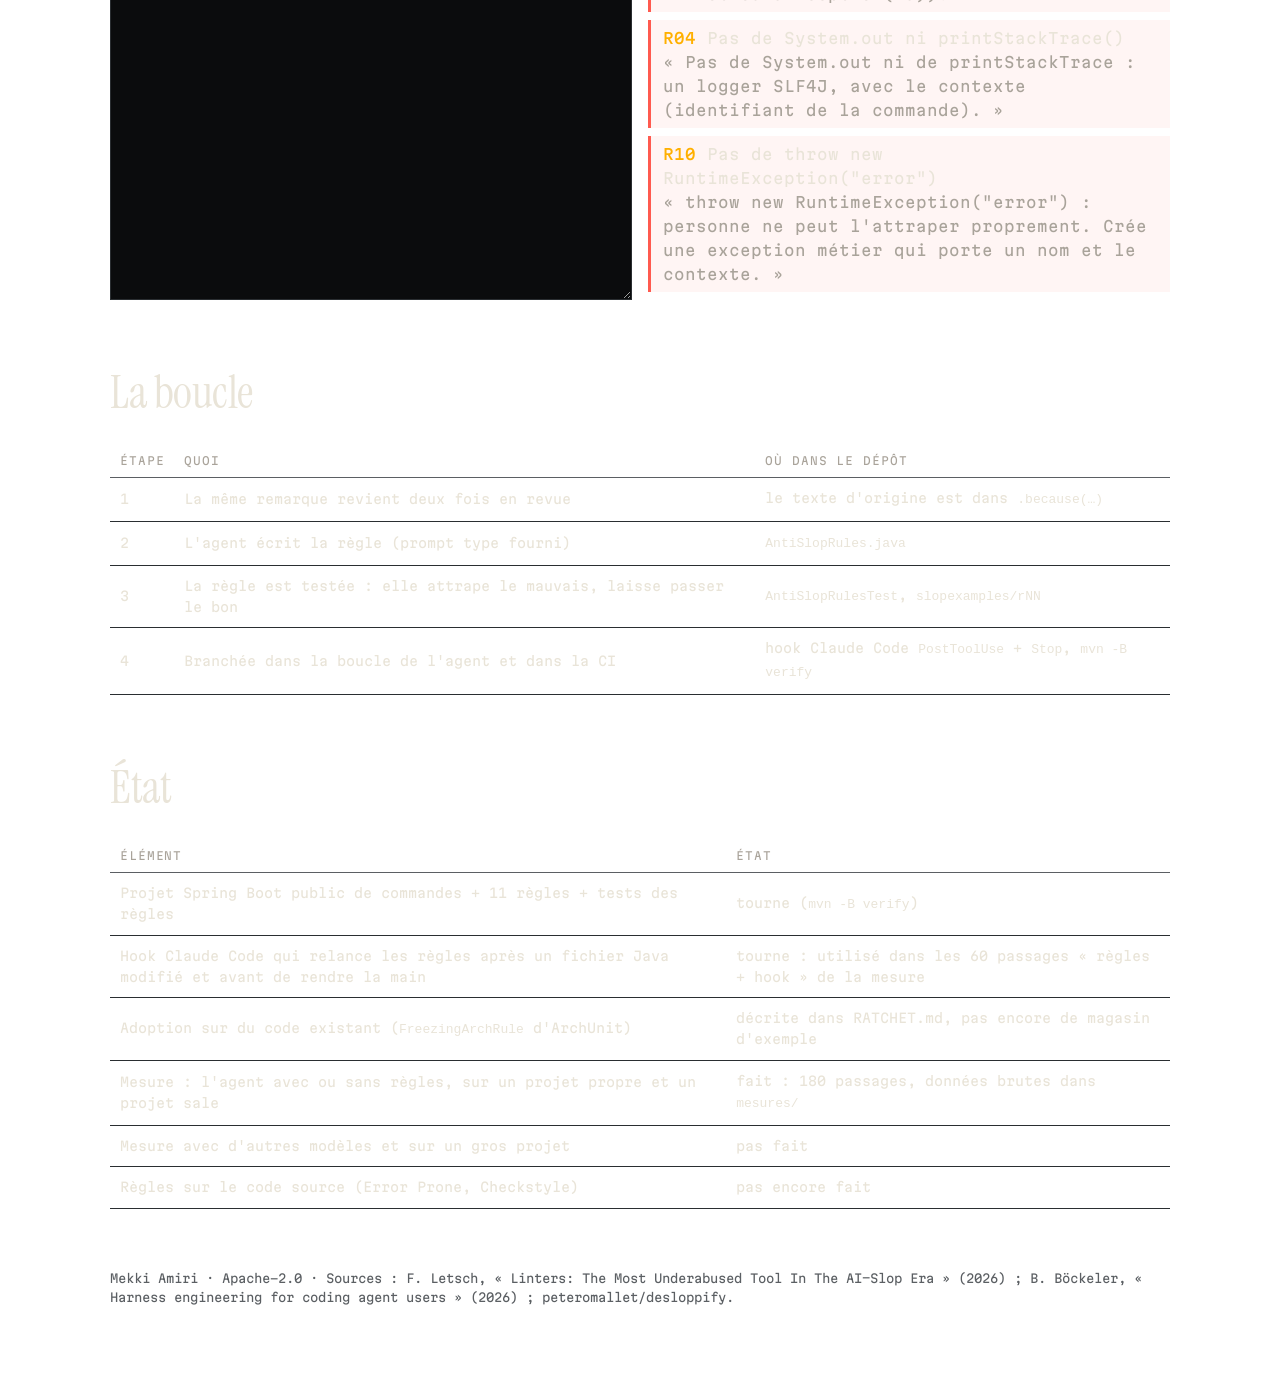
==== commit 74274648: "Talk refait sur les vraies mesures : mon agent ne fait plus d'AI slop, mes règles lui font rembourse" ====
--- a/docs/index.html
+++ b/docs/index.html
@@ -3,8 +3,8 @@
 <head>
 <meta charset="utf-8">
 <meta name="viewport" content="width=device-width, initial-scale=1">
-<title>Contre l'AI slop : un linter Java qui apprend des revues · Mekki Amiri</title>
-<meta name="description" content="Catalogue de règles ArchUnit nées de remarques de revue récurrentes sur du code écrit par des agents.">
+<title>Mon agent ne fait plus d'AI slop : à quoi bon mes règles ? · Mekki Amiri</title>
+<meta name="description" content="180 passages mesurés : l'agent ne fait pas les erreurs du catalogue ; les règles ArchUnit branchées lui font rembourser la dette existante.">
 <link rel="preconnect" href="https://fonts.googleapis.com">
 <link href="https://fonts.googleapis.com/css2?family=Instrument+Serif:ital@0;1&family=Martian+Mono:wght@400;500&display=swap" rel="stylesheet">
 <style>
@@ -61,22 +61,35 @@
 </head>
 <body>
 <main>
-  <div class="k">Devoxx France 2027 · Tools-in-Action · v0</div>
-  <h1>Contre l'AI slop :<br>un linter Java qui <em>apprend des revues</em></h1>
-  <p class="lead">L'agent écrit du code qui compile, passe les tests et semble moderne. La revue trouve un anti-pattern. On le dit à l'agent ; il en introduit un autre. <strong>Et si chaque remarque de revue qui revient devenait une règle qui casse le build ?</strong></p>
-  <p class="lead muted">Le prompt suggère, la règle s'impose. Ci-dessous : 11 règles ArchUnit, chacune née d'une remarque de revue, avec le mauvais code, le bon code et la règle. Toutes tournent et sont testées dans le dépôt.</p>
+  <div class="k">Devoxx France 2027 · Tools-in-Action</div>
+  <h1>Mon agent ne fait plus d'AI slop :<br><em>à quoi bon mes règles ?</em></h1>
+  <p class="lead">J'avais changé 11 remarques de revue en 11 règles ArchUnit, lancées par un hook après chaque fichier écrit par l'agent. Mon idée : « un prompt se suggère, une règle s'impose », les règles empêchent l'agent de faire du slop. <strong>Je l'ai mesuré sur 180 passages : c'est faux sur ce banc.</strong></p>
+  <p class="lead"><strong>Mon agent ne fait plus ces erreurs. Mes règles servent à autre chose : lui faire rembourser la dette.</strong></p>
   <div class="links">
     <a href="https://github.com/mekkiamiri/anti-slop-ratchet">Le dépôt</a>
+    <a href="https://github.com/mekkiamiri/anti-slop-ratchet/tree/main/mesures">Les mesures et leurs données brutes</a>
     <a href="https://github.com/mekkiamiri/anti-slop-ratchet/blob/main/RATCHET.md">La méthode (RATCHET.md)</a>
     <a href="slides/">Les slides</a>
   </div>
 
   <div class="readouts">
-    <div><b>11</b><span>règles testées</span></div>
-    <div><b>11 / 11</b><span>mauvais / bons exemples</span></div>
-    <div><b>2,7 s</b><span>commande du hook, ce projet</span></div>
-  </div>
-  <p class="muted" style="font-size:13px">2,7 s : commande Maven du hook après un fichier modifié, 5 passages le 22/11/2026 (Apple M4 Pro, Java 25). Remarques de revue avant / après : hypothèse et protocole dans RATCHET.md, mesures publiées avec leurs données brutes en janvier 2027. Aucun chiffre avant / après n'est affiché tant qu'il n'est pas mesuré.</p>
+    <div><b>0</b><span>erreur ajoutée par l'agent, 180 passages</span></div>
+    <div><b>11 → 0</b><span>dette nettoyée, règles + hook, 30 fois sur 30</span></div>
+    <div><b>+59 %</b><span>coût de ce nettoyage</span></div>
+  </div>
+
+  <h2>Les résultats</h2>
+  <p class="muted">10 tickets ordinaires écrits avant de mesurer · 3 conditions : <strong>A</strong> rien, <strong>B</strong> les 11 remarques écrites dans CLAUDE.md, <strong>C</strong> les règles et le hook · 2 projets : <strong>propre</strong>, et <strong>sale</strong> (le même avec 11 erreurs du catalogue déjà présentes) · 3 passages par cas · comptage automatique des violations et des tests. 22/11/2026, modèle servi : Sonnet 5.5.</p>
+  <table>
+    <tr><th>Projet</th><th>Condition</th><th>Nouvelles erreurs</th><th>Erreurs à la fin</th><th>Tests verts</th><th>Coût moyen</th><th>Durée</th></tr>
+    <tr><td>propre</td><td>A rien</td><td>0</td><td>0</td><td>30/30</td><td>0,144 $</td><td>38 s</td></tr>
+    <tr><td>propre</td><td>B consignes</td><td>0</td><td>0</td><td>30/30</td><td>0,140 $</td><td>37 s</td></tr>
+    <tr><td>propre</td><td>C règles + hook</td><td>0</td><td>0</td><td>30/30</td><td>0,183 $</td><td>59 s</td></tr>
+    <tr><td>sale (11 au départ)</td><td>A rien</td><td>0</td><td>11</td><td>30/30</td><td>0,163 $</td><td>46 s</td></tr>
+    <tr><td>sale</td><td>B consignes</td><td>0</td><td>10,2</td><td>30/30</td><td>0,156 $</td><td>40 s</td></tr>
+    <tr><td>sale</td><td>C règles + hook</td><td>0</td><td><em>0 (30 fois sur 30)</em></td><td>30/30</td><td>0,259 $</td><td>87 s</td></tr>
+  </table>
+  <p class="muted" style="font-size:13px">Ce que ça dit : l'agent ne fait aucune des 11 erreurs, même sur un projet qui en contient déjà ; les consignes écrites ne nettoient presque rien ; les règles branchées font nettoyer toute la dette, tests verts, pour +59 % de coût et ×1,9 de temps. Sur un vrai legacy (des milliers de violations), il faut choisir : geler l'existant (<code>FreezingArchRule</code>) ou le rembourser. Limites : un seul modèle, un petit projet (414 lignes), réussite = « compile et tests verts ». Détails : <a href="https://github.com/mekkiamiri/anti-slop-ratchet/blob/main/mesures/README.md">mesures/README.md</a>.</p>
 
   <h2>Le catalogue</h2>
   <div class="controls">
@@ -119,9 +132,10 @@
   <table>
     <tr><th>Élément</th><th>État</th></tr>
     <tr><td>Projet Spring Boot public de commandes + 11 règles + tests des règles</td><td>tourne (<code>mvn -B verify</code>)</td></tr>
-    <tr><td>Hook Claude Code qui relance les règles après un fichier Java modifié et avant de rendre la main</td><td>écrit et essayé à la main (violation, build cassé, Stop relancé)</td></tr>
+    <tr><td>Hook Claude Code qui relance les règles après un fichier Java modifié et avant de rendre la main</td><td>tourne : utilisé dans les 60 passages « règles + hook » de la mesure</td></tr>
     <tr><td>Adoption sur du code existant (<code>FreezingArchRule</code> d'ArchUnit)</td><td>décrite dans RATCHET.md, pas encore de magasin d'exemple</td></tr>
-    <tr><td>Remarques de revue avant / après, faux positifs</td><td>protocole écrit, mesures publiées en janvier 2027</td></tr>
+    <tr><td>Mesure : l'agent avec ou sans règles, sur un projet propre et un projet sale</td><td>fait : 180 passages, données brutes dans <code>mesures/</code></td></tr>
+    <tr><td>Mesure avec d'autres modèles et sur un gros projet</td><td>pas fait</td></tr>
     <tr><td>Règles sur le code source (Error Prone, Checkstyle)</td><td>pas encore fait</td></tr>
   </table>
 
